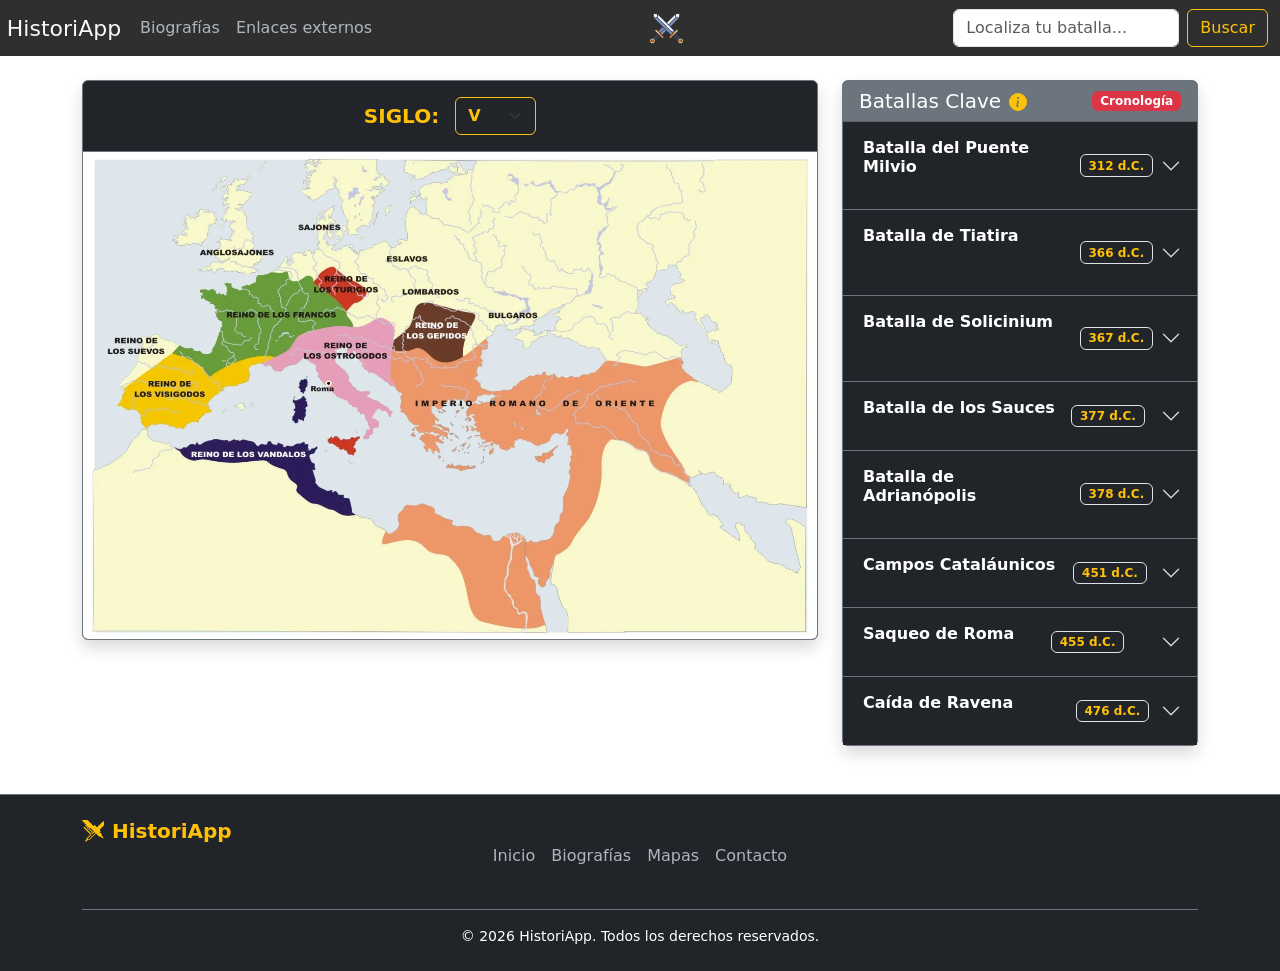
==== HistoriApp/index.html @ 3fbe9273 "Mi primer commit del proyecto de HistoriApp" ====
<!DOCTYPE html>
<html lang="en">
<head>
    <meta charset="UTF-8">
    <meta name="viewport" content="width=device-width, initial-scale=1.0">
    <link href="https://cdn.jsdelivr.net/npm/bootstrap@5.3.8/dist/css/bootstrap.min.css" rel="stylesheet" integrity="sha384-sRIl4kxILFvY47J16cr9ZwB07vP4J8+LH7qKQnuqkuIAvNWLzeN8tE5YBujZqJLB" crossorigin="anonymous">
    <link rel="stylesheet" href="https://cdn.jsdelivr.net/npm/bootstrap-icons@1.11.3/font/bootstrap-icons.min.css">
    <link rel="stylesheet" href="style.css">
    <title>Mapas Históricos</title>
</head>
<body>
    <!-- HEADER -->

<nav class="navbar navbar-expand-lg navbar-dark bg-dark">
  <div class="container-fluid">
    
    <!-- Botón hamburguesa (para móviles) -->
    <button class="navbar-toggler" type="button" data-bs-toggle="collapse" data-bs-target="#navbarTogglerDemo01" aria-controls="navbarTogglerDemo01" aria-expanded="false" aria-label="Toggle navigation">
      <span class="navbar-toggler-icon"></span>
    </button>

    <div class="collapse navbar-collapse align-items-center" id="navbarTogglerDemo01">
      
      <!-- LADO IZQUIERDO: Marca y Menú de enlaces -->
      <div class="d-flex align-items-center flex-grow-1">
        <a class="navbar-brand me-3" href="#">HistoriApp</a>
        <ul class="navbar-nav me-auto mb-2 mb-lg-0">
          <li class="nav-item">
            <a class="nav-link" href="#">Biografías</a>
          </li>
          <li class="nav-item">
            <a class="nav-link" href="#">Enlaces externos</a>
          </li>
        </ul>
      </div>

      <!-- CENTRAL: Imagen-->
      <div class="d-none d-lg-flex justify-content-center px-3">
        <img src="espadas-cruzadas.png" alt="Espadas cruzadas" height="35" class="d-inline-block align-text-top espadas-animadas">
      </div>

      <!-- LADO DERECHO: Buscador-->
      <div class="d-flex justify-content-end flex-grow-1 mt-2 mt-lg-0">
        <form class="d-flex" role="search">
            <input class="form-control me-2" type="search" placeholder="Localiza tu batalla..." aria-label="Search"/>
        <button class="btn btn-outline-success" type="submit">Buscar</button>
      </form>
      </div>

    </div>
  </div>
</nav>

<!-- MAIN (cuerpo de la página) -->

<main class="container my-4">
  <div class="row g-4">
    
    <!-- COLUMNA IZQUIERDA: Mapa Histórico -->
    <div class="col-lg-8">
      <div class="card bg-dark text-white border-secondary shadow overflow-hidden">
        <div class="card-header bg-dark border-secondary d-flex justify-content-center align-items-center py-3">
          <label for="select-siglo" class="h5 mb-0 text-warning me-3 fw-bold">SIGLO:</label>
          
          <select class="form-select bg-dark text-warning border-warning w-auto fw-bold" id="select-siglo" aria-label="Seleccionar siglo">
            <option value="IV">IV</option>
            <option value="V" selected>V</option>
            <option value="VI">VI</option>
            <option value="VII">VII</option>
            <option value="VIII">VIII</option>
          </select>
        </div>

        <!-- Contenedor con desplazamiento suave para pantallas pequeñas -->
        <div class="card-body p-0 overflow-x-auto text-center">
          <img src="division-imperio-romano.webp" 
               class="img-fluid w-100" 
               alt="División del Imperio Romano de Occidente" 
               style="min-width: 600px; object-fit: contain;">
        </div>
      </div>
    </div>

    <!-- COLUMNA DERECHA: Menú de Batallas en Acordeón -->
<div class="col-lg-4">
  <div class="card bg-dark text-white border-secondary shadow">
    
    <div class="card-header bg-secondary text-white d-flex justify-content-between align-items-center">
  <div class="d-flex align-items-center gap-2">
    <h5 class="mb-0">Batallas Clave</h5>
    
    <!-- Icono de información con SVG en línea -->
    <span class="text-warning cursor-pointer" 
          title="Haz clic en una batalla para expandir su información" 
          data-bs-toggle="tooltip" 
          data-bs-placement="top">
      <svg xmlns="http://www.w3.org/2000/svg" width="18" height="18" fill="currentColor" class="bi bi-info-circle-fill" viewBox="0 0 16 16">
        <path d="M8 16A8 8 0 1 0 8 0a8 8 0 0 0 0 16zm.93-9.412-1 4.705c-.07.34.029.533.304.533.194 0 .487-.07.686-.246l-.088.416c-.287.346-.92.598-1.465.598-.703 0-1.002-.422-.808-1.319l.738-3.468c.064-.293.006-.399-.287-.47l-.451-.081.082-.381 2.29-.287zM8 5.5a1 1 0 1 1 0-2 1 1 0 0 1 0 2z"/>
      </svg>
    </span>
  </div>

  <span class="badge bg-danger">Cronología</span>
</div>

    <!-- ACORDEÓN DE BOOTSTRAP -->
    <div class="accordion accordion-flush" id="acordeonBatallas">

      <!-- BATALLA 1 -->
      <div class="accordion-item bg-dark text-white border-secondary">
        <h2 class="accordion-header" id="headingOne">
          <button class="accordion-button collapsed bg-dark text-white shadow-none d-flex justify-content-between align-items-center pe-3" type="button" data-bs-toggle="collapse" data-bs-target="#collapseOne" aria-expanded="false" aria-controls="collapseOne">
            <div class="me-auto pe-2">
              <strong>Batalla del Puente Milvio</strong>
              <div class="small text-muted">Constantino contra Majencio</div>
            </div>
            <span class="badge bg-outline-light border text-warning me-2">312 d.C.</span>
          </button>
        </h2>
        <div id="collapseOne" class="accordion-collapse collapse" aria-labelledby="headingOne" data-bs-parent="#acordeonBatallas">
          <div class="accordion-body border-top border-secondary small text-light">
            Enfrentamiento decisivo donde Constantino I derrotó a Majencio. Marcó el inicio del fin de la Tetrarquía y abrió el camino hacia la adopción del cristianismo en el Imperio.
            <div class="mt-3 text-end">
              <a href="#" class="btn btn-sm btn-burdeos">Saber más &raquo;</a>
            </div>
          </div>
        </div>
      </div>

      <!-- BATALLA 2 -->
      <div class="accordion-item bg-dark text-white border-secondary">
        <h2 class="accordion-header" id="headingTwo">
          <button class="accordion-button collapsed bg-dark text-white shadow-none d-flex justify-content-between align-items-center pe-3" type="button" data-bs-toggle="collapse" data-bs-target="#collapseTwo" aria-expanded="false" aria-controls="collapseTwo">
            <div class="me-auto pe-2">
              <strong>Batalla de Tiatira</strong>
              <div class="small text-muted">Emperador Valente vs. Procopio</div>
            </div>
            <span class="badge bg-outline-light border text-warning me-2">366 d.C.</span>
          </button>
        </h2>
        <div id="collapseTwo" class="accordion-collapse collapse" aria-labelledby="headingTwo" data-bs-parent="#acordeonBatallas">
          <div class="accordion-body border-top border-secondary small text-light">
            El emperador romano de Oriente, Valente, derrotó a las fuerzas del usurpador Procopio, poniendo fin a su rebelión en Lidia.
            <div class="mt-3 text-end">
              <a href="#" class="btn btn-sm btn-burdeos">Saber más &raquo;</a>
            </div>
          </div>
        </div>
      </div>

      <!-- BATALLA 3 -->
      <div class="accordion-item bg-dark text-white border-secondary">
        <h2 class="accordion-header" id="headingThree">
          <button class="accordion-button collapsed bg-dark text-white shadow-none d-flex justify-content-between align-items-center pe-3" type="button" data-bs-toggle="collapse" data-bs-target="#collapseThree" aria-expanded="false" aria-controls="collapseThree">
            <div class="me-auto pe-2">
              <strong>Batalla de Solicinium</strong>
              <div class="small text-muted">Imperios Romano vs. Germanos</div>
            </div>
            <span class="badge bg-outline-light border text-warning me-2">367 d.C.</span>
          </button>
        </h2>
        <div id="collapseThree" class="accordion-collapse collapse" aria-labelledby="headingThree" data-bs-parent="#acordeonBatallas">
          <div class="accordion-body border-top border-secondary small text-light">
            Victoria romana bajo el mando de Valentiniano I frente a los alamanes tras sufrir intensas bajas en un asalto frontal.
            <div class="mt-3 text-end">
              <a href="#" class="btn btn-sm btn-burdeos">Saber más &raquo;</a>
            </div>
          </div>
        </div>
      </div>

      <!-- BATALLA 4 -->
      <div class="accordion-item bg-dark text-white border-secondary">
        <h2 class="accordion-header" id="headingFour">
          <button class="accordion-button collapsed bg-dark text-white shadow-none d-flex justify-content-between align-items-center pe-3" type="button" data-bs-toggle="collapse" data-bs-target="#collapseFour" aria-expanded="false" aria-controls="collapseFour">
            <div class="me-auto pe-2">
              <strong>Batalla de los Sauces</strong>
              <div class="small text-muted">Romanos vs. Godos</div>
            </div>
            <span class="badge bg-outline-light border text-warning me-2">377 d.C.</span>
          </button>
        </h2>
        <div id="collapseFour" class="accordion-collapse collapse" aria-labelledby="headingFour" data-bs-parent="#acordeonBatallas">
          <div class="accordion-body border-top border-secondary small text-light">
            Combate sangriento e indeciso en la diócesis de Tracia entre el ejército romano y los godos alzados en armas.
            <div class="mt-3 text-end">
              <a href="#" class="btn btn-sm btn-burdeos">Saber más &raquo;</a>
            </div>
          </div>
        </div>
      </div>

      <!-- BATALLA 5 -->
      <div class="accordion-item bg-dark text-white border-secondary">
        <h2 class="accordion-header" id="headingFive">
          <button class="accordion-button collapsed bg-dark text-white shadow-none d-flex justify-content-between align-items-center pe-3" type="button" data-bs-toggle="collapse" data-bs-target="#collapseFive" aria-expanded="false" aria-controls="collapseFive">
            <div class="me-auto pe-2">
              <strong>Batalla de Adrianópolis</strong>
              <div class="small text-muted">Godos vs. Imperio Romano</div>
            </div>
            <span class="badge bg-outline-light border text-warning me-2">378 d.C.</span>
          </button>
        </h2>
        <div id="collapseFive" class="accordion-collapse collapse" aria-labelledby="headingFive" data-bs-parent="#acordeonBatallas">
          <div class="accordion-body border-top border-secondary small text-light">
            Derrota cataclísmica romana donde murió el propio emperador Valente. Marcó el inicio de la presión bárbara irrefrenable dentro de las fronteras imperiales.
            <div class="mt-3 text-end">
              <a href="#" class="btn btn-sm btn-burdeos">Saber más &raquo;</a>
            </div>
          </div>
        </div>
      </div>

      <!-- BATALLA 6 -->
      <div class="accordion-item bg-dark text-white border-secondary">
        <h2 class="accordion-header" id="headingSix">
          <button class="accordion-button collapsed bg-dark text-white shadow-none d-flex justify-content-between align-items-center pe-3" type="button" data-bs-toggle="collapse" data-bs-target="#collapseSix" aria-expanded="false" aria-controls="collapseSix">
            <div class="me-auto pe-2">
              <strong>Campos Cataláunicos</strong>
              <div class="small text-muted">Romanos/Visigodos vs. Atila</div>
            </div>
            <span class="badge bg-outline-light border text-warning me-2">451 d.C.</span>
          </button>
        </h2>
        <div id="collapseSix" class="accordion-collapse collapse" aria-labelledby="headingSix" data-bs-parent="#acordeonBatallas">
          <div class="accordion-body border-top border-secondary small text-light">
            La alianza entre Flavio Aecio y el rey visigodo Teodorico I detuvo la invasión de Atila el Huno en la Galia.
            <div class="mt-3 text-end">
              <a href="#" class="btn btn-sm btn-burdeos">Saber más &raquo;</a>
            </div>
          </div>
        </div>
      </div>

      <!-- BATALLA 7 -->
      <div class="accordion-item bg-dark text-white border-secondary">
        <h2 class="accordion-header" id="headingSeven">
          <button class="accordion-button collapsed bg-dark text-white shadow-none d-flex justify-content-between align-items-center pe-3" type="button" data-bs-toggle="collapse" data-bs-target="#collapseSeven" aria-expanded="false" aria-controls="collapseSeven">
            <div class="me-auto pe-2">
              <strong>Saqueo de Roma</strong>
              <div class="small text-muted">Vándalos vs. Roma</div>
            </div>
            <span class="badge bg-outline-light border text-warning me-2">455 d.C.</span>
          </button>
        </h2>
        <div id="collapseSeven" class="accordion-collapse collapse" aria-labelledby="headingSeven" data-bs-parent="#acordeonBatallas">
          <div class="accordion-body border-top border-secondary small text-light">
            Segundo gran saqueo de la capital imperial. Los vándalos de Genserico saquearon de forma metódica las riquezas de la ciudad durante catorce días.
            <div class="mt-3 text-end">
              <a href="#" class="btn btn-sm btn-burdeos">Saber más &raquo;</a>
            </div>
          </div>
        </div>
      </div>

      <!-- BATALLA 8 -->
      <div class="accordion-item bg-dark text-white border-secondary">
        <h2 class="accordion-header" id="headingEight">
          <button class="accordion-button collapsed bg-dark text-white shadow-none d-flex justify-content-between align-items-center pe-3" type="button" data-bs-toggle="collapse" data-bs-target="#collapseEight" aria-expanded="false" aria-controls="collapseEight">
            <div class="me-auto pe-2">
              <strong>Caída de Ravena</strong>
              <div class="small text-muted">Fin del Imperio de Occidente</div>
            </div>
            <span class="badge bg-outline-light border text-warning me-2">476 d.C.</span>
          </button>
        </h2>
        <div id="collapseEight" class="accordion-collapse collapse" aria-labelledby="headingEight" data-bs-parent="#acordeonBatallas">
          <div class="accordion-body border-top border-secondary small text-light">
            Odoacro depuso al joven emperador Rómulo Augústulo en Ravena. Este acontecimiento marca tradicionalmente el fin de la Edad Antigua y el comienzo de la Edad Media.
            <div class="mt-3 text-end">
              <a href="#" class="btn btn-sm btn-burdeos">Saber más &raquo;</a>
            </div>
          </div>
        </div>
      </div>

    </div>

  </div>
</div>

  </div>
</main>

<!-- FOOTER -->
<footer class="bg-dark text-white border-top border-secondary mt-5 py-4">
  <div class="container">
    <div class="row gy-4 align-items-center">
      
      <!-- COLUMNA 1: Marca y descripción rápida -->
      <div class="col-md-4 text-center text-md-start">
        <a href="#" class="d-inline-flex align-items-center mb-2 text-warning text-decoration-none h5 fw-bold">
          <!-- Icono pequeño o SVG de tus espadas -->
          <svg xmlns="http://www.w3.org/2000/svg" width="22" height="22" fill="currentColor" class="bi bi-swords me-2" viewBox="0 0 16 16">
            <path d="M15.97 1.05a.513.513 0 0 0-.71-.02l-4.37 4.17-1.17-.7-1.17.7 1.17 1.17-6.07 6.07a.526.526 0 0 0-.16.31l-.22 1.32-.82.82a.5.5 0 0 0 .7.7l.82-.82 1.32-.22c.11-.02.22-.07.31-.16l6.07-6.07 1.17 1.17.7-1.17-.7-1.17 4.17-4.37a.513.513 0 0 0-.02-.71zM3.41 13.59l-.47.08.08-.47 5.76-5.76.39.39-5.76 5.76zm1.41.83l-.7-.7 5.76-5.76.7.7-5.76 5.76zM1.05.03a.513.513 0 0 0-.71.02.513.513 0 0 0-.02.71l4.17 4.37-.7 1.17 1.17.7 1.17-1.17 6.07 6.07c.09.09.2.14.31.16l1.32.22.82.82a.5.5 0 0 0 .7-.7l-.82-.82-.22-1.32a.526.526 0 0 0-.16-.31L9.1 5.92l1.17-1.17-.7-1.17-1.17.7L4.23.19a.513.513 0 0 0-.18-.16zM2.58 3.41l5.76 5.76-.39.39-5.76-5.76.39-.39zm-.83 1.41l5.76 5.76-.7.7-5.76-5.76.7-.7z"/>
          </svg>
          HistoriApp
        </a>
        <p class="small text-muted mb-0">Exploración interactiva de mapas y batallas históricas.</p>
      </div>

      <!-- COLUMNA 2: Enlaces rápidos de navegación -->
      <div class="col-md-4 text-center">
        <ul class="nav justify-content-center">
          <li class="nav-item"><a href="#" class="nav-link px-2 letras-footer">Inicio</a></li>
          <li class="nav-item"><a href="#" class="nav-link px-2 letras-footer">Biografías</a></li>
          <li class="nav-item"><a href="#" class="nav-link px-2 letras-footer">Mapas</a></li>
          <li class="nav-item"><a href="#" class="nav-link px-2 letras-footer">Contacto</a></li>
        </ul>
      </div>

      <!-- COLUMNA 3: Redes sociales o Licencia -->
      <div class="col-md-4 text-center text-md-end">
        <a href="#" class="text-muted me-3 fs-5"><i class="bi bi-github"></i></a>
        <a href="#" class="text-muted me-3 fs-5"><i class="bi bi-twitter-x"></i></a>
        <a href="#" class="text-muted fs-5"><i class="bi bi-envelope-fill"></i></a>
      </div>

    </div>

    <!-- LÍNEA INFERIOR: Derechos de autor -->
    <div class="border-top border-secondary mt-3 pt-3 text-center small letras-footer2">
      &copy; 2026 HistoriApp. Todos los derechos reservados.
    </div>
  </div>
</footer>

    <!-- Bootstrap JavaScript Bundle (Necesario para que el acordeón, menú y tooltips funcionen) -->
    <script src="https://cdn.jsdelivr.net/npm/bootstrap@5.3.3/dist/js/bootstrap.bundle.min.js"></script>

    <script>
      const tooltipTriggerList = document.querySelectorAll('[data-bs-toggle="tooltip"]');
      const tooltipList = [...tooltipTriggerList].map(tooltipTriggerEl => new bootstrap.Tooltip(tooltipTriggerEl));
    </script>
</body>
</html>
---- HistoriApp/style.css ----
.navbar {
    background-color: #2f2f30 !important; 
}

/* Color gris claro para los enlaces principales */
.navbar .nav-link {
    color: #adb5bd !important;
}

/* color para el Hover o cuando el enlace está activo */
.navbar .nav-link:hover,
.navbar .nav-link.active {
    color: #ffffff !important; /* Blanco al pasar el ratón */
}

/* Color para el título (HistoriApp) */
.navbar .navbar-brand {
    color: #f8f9fa !important;
}

.navbar-brand, .nav-link {
    transition: transform 0.2s ease-in-out; 
    cursor: pointer;
}

.navbar-brand, .nav-link:hover {
    transform: scale(1.10);
}

/* Color para el texto del menú hamburguesa en móviles */
.navbar-toggler-icon {
    filter: invert(1);
}

/* Color del botón "Buscar" */
.btn-outline-success {
    color: #ffc107 !important;              
    border-color: #ffc107 !important;       
}

/* Hover del botón "Buscar" */
.btn-outline-success:hover {
    color: #ffffff !important;              
    background-color: #ffc107 !important;   
    border-color: #ffc107 !important;
}

/* Imagen espadas animado */
.espadas-animadas {
    transition: transform 0.3s ease-in-out; 
    cursor: pointer;
}

.espadas-animadas:hover {
    transform: scale(1.50);
}

/* Menú acordeón batallas */

/* Estilos para el Acordeón Oscuro */
.accordion-button {
    background-color: #212529 !important;
    color: #ffffff !important;
}

/* Cambia la flecha por defecto a blanca */
.accordion-button::after {
    filter: invert(1);
}

/* Color cuando el elemento del acordeón está desplegado */
.accordion-button:not(.collapsed) {
    background-color: #2c3034 !important;
    color: #ffc107 !important; /* Resalta el nombre de la batalla en dorado al desplegarse */
}

/* Enlace "Saber más..." */
.btn-burdeos {
    color: #adb5bd;
    transition: transform 0.2s ease-in-out;
    cursor: pointer;
}

.btn-burdeos:hover {
    transform: scale(1.2);
}

/* Tooltip informativo de Batallas Clave */
.cursor-pointer {
    cursor: pointer;
}

/* FOOTER */

.letras-footer {
    color: #adb5bd;
    transition: transform 0.2s ease-in-out;
    cursor: pointer;
}

.letras-footer:hover,
.letras-footer:focus {
    color: #ffffff !important;
    transform: scale(1.2);
}
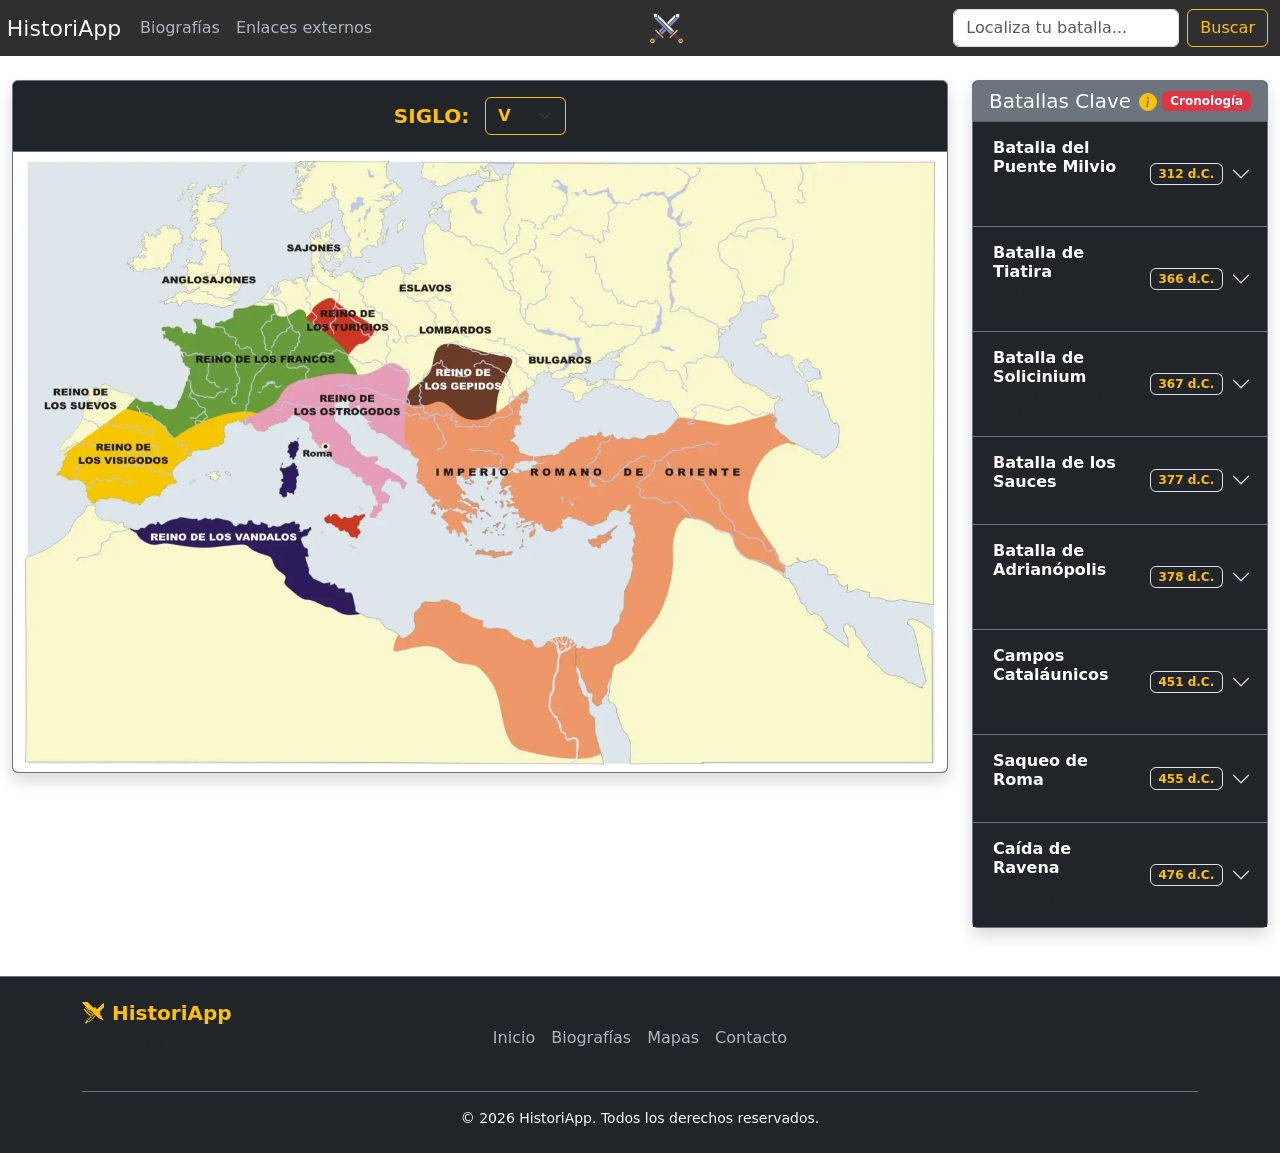
==== commit f0e040fe: "Pequeños retoques y elimanando archivos redundantes" ====
--- a/HistoriApp/index.html
+++ b/HistoriApp/index.html
@@ -53,11 +53,11 @@
 
 <!-- MAIN (cuerpo de la página) -->
 
-<main class="container my-4">
+<main class="container-fluid my-4">
   <div class="row g-4">
     
     <!-- COLUMNA IZQUIERDA: Mapa Histórico -->
-    <div class="col-lg-8">
+    <div class="col-lg-9">
       <div class="card bg-dark text-white border-secondary shadow overflow-hidden">
         <div class="card-header bg-dark border-secondary d-flex justify-content-center align-items-center py-3">
           <label for="select-siglo" class="h5 mb-0 text-warning me-3 fw-bold">SIGLO:</label>
@@ -82,7 +82,7 @@
     </div>
 
     <!-- COLUMNA DERECHA: Menú de Batallas en Acordeón -->
-<div class="col-lg-4">
+<div class="col-lg-3">
   <div class="card bg-dark text-white border-secondary shadow">
     
     <div class="card-header bg-secondary text-white d-flex justify-content-between align-items-center">
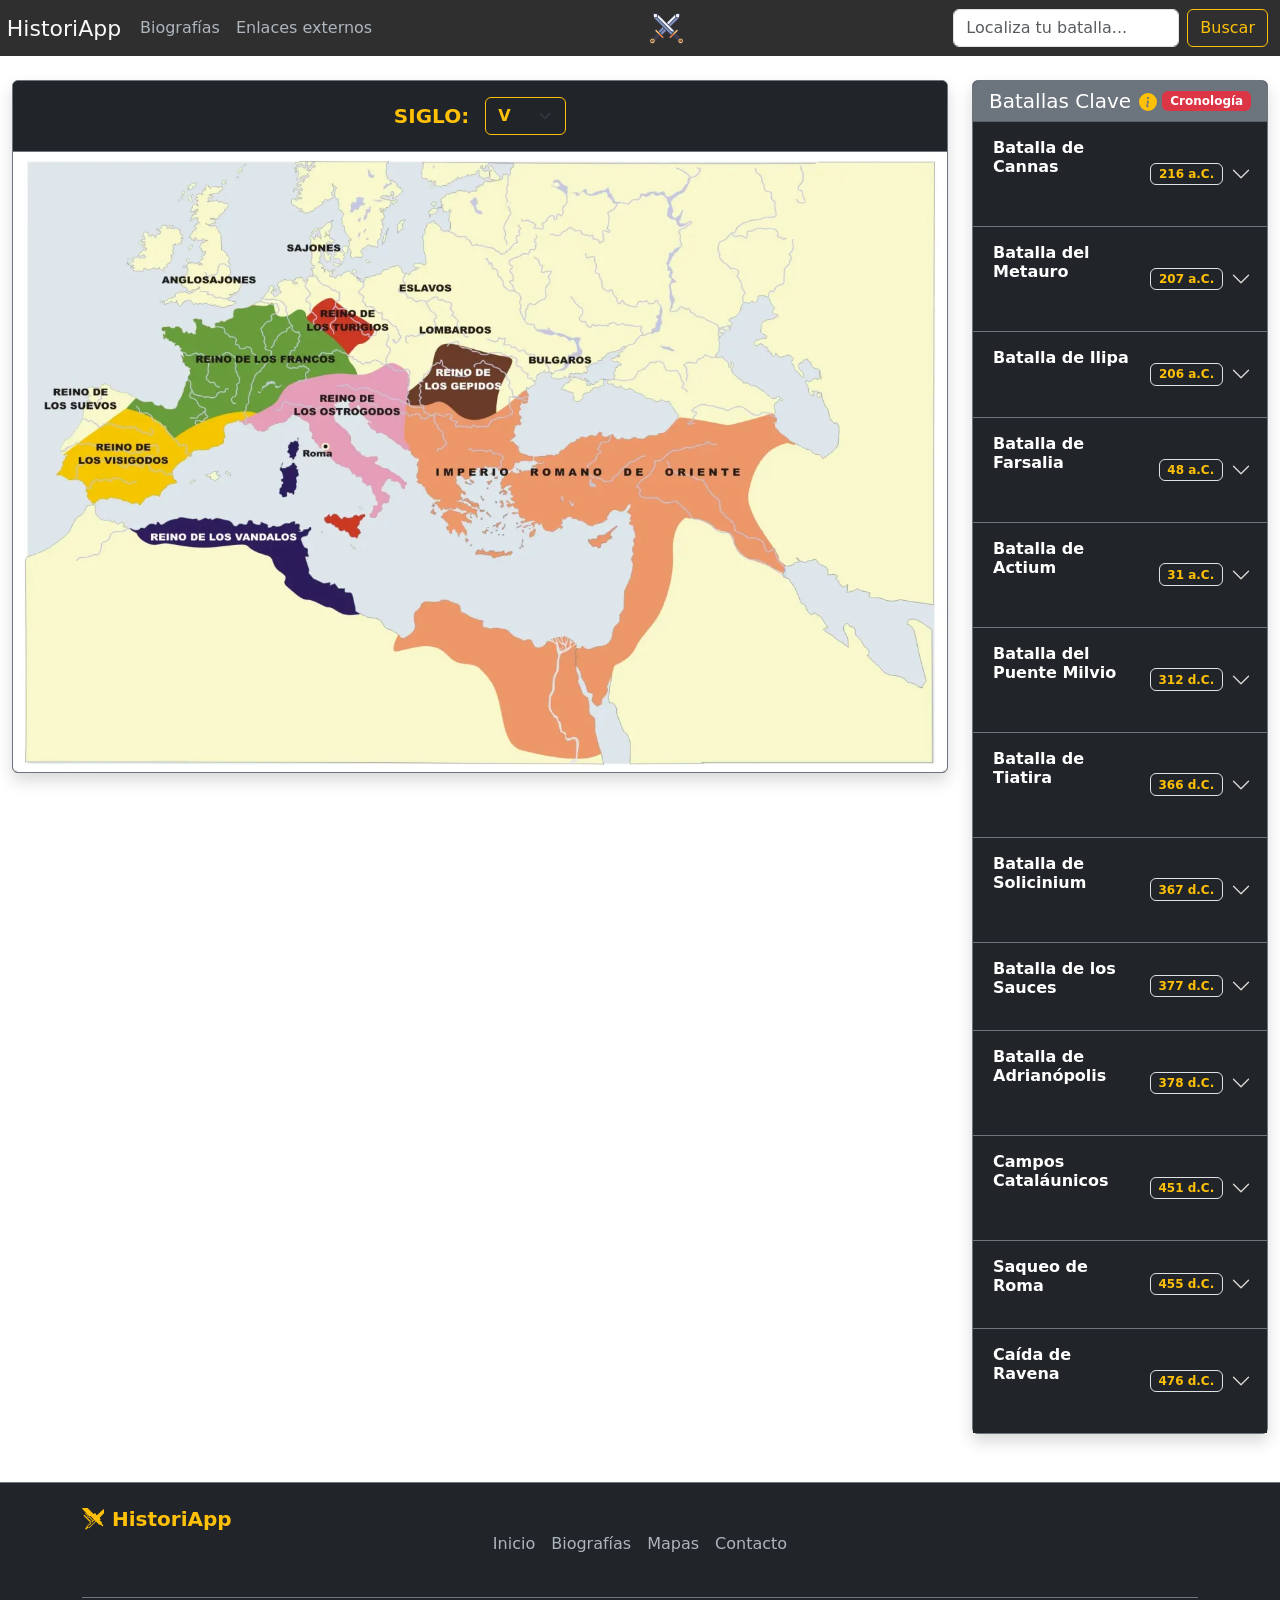
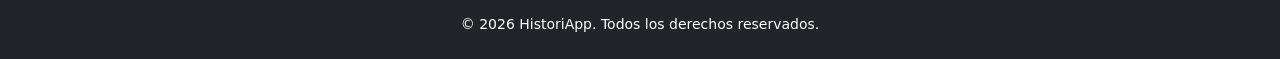
==== commit e50a5262: "Añadidas más batallas" ====
--- a/HistoriApp/index.html
+++ b/HistoriApp/index.html
@@ -106,18 +106,123 @@
     <!-- ACORDEÓN DE BOOTSTRAP -->
     <div class="accordion accordion-flush" id="acordeonBatallas">
 
+      <!-- BATALLA -3 -->
+       <div class="accordion-item bg-dark text-white border-secondary">
+        <h2 class="accordion-header" id="headingMenosTres">
+          <button class="accordion-button collapsed bg-dark text-white shadow-none d-flex justify-content-between align-items-center pe-3" type="button" data-bs-toggle="collapse" data-bs-target="#collapseMenosTres" aria-expanded="false" aria-controls="collapseMenosTres">
+            <div class="me-auto pe-2">
+              <strong>Batalla de Cannas</strong>
+              <div class="small text-muted">Romanos contra Cartagineses</div>
+            </div>
+            <span class="badge bg-outline-light border text-warning me-2">216 a.C.</span>
+          </button>
+        </h2>
+        <div id="collapseMenosTres" class="accordion-collapse collapse" aria-labelledby="headingMenosTres" data-bs-parent="#acordeonBatallas">
+          <div class="accordion-body border-top border-secondary small text-light">
+            Fue una de las derrotas más grandes de la historia de Roma frente al general cartaginés Aníbal Barca durante la segunda guerra púnica.
+            <div class="mt-3 text-end">
+              <a href="#" class="btn btn-sm btn-burdeos">Saber más &raquo;</a>
+            </div>
+          </div>
+        </div>
+      </div>
+
+      <!-- BATALLA -2 -->
+      <div class="accordion-item bg-dark text-white border-secondary">
+        <h2 class="accordion-header" id="headingMenosDos">
+          <button class="accordion-button collapsed bg-dark text-white shadow-none d-flex justify-content-between align-items-center pe-3" type="button" data-bs-toggle="collapse" data-bs-target="#collapseMenosDos" aria-expanded="false" aria-controls="collapseMenosDos">
+            <div class="me-auto pe-2">
+              <strong>Batalla del Metauro</strong>
+              <div class="small text-muted">Romanos contra Cartagineses</div>
+            </div>
+            <span class="badge bg-outline-light border text-warning me-2">207 a.C.</span>
+          </button>
+        </h2>
+        <div id="collapseMenosDos" class="accordion-collapse collapse" aria-labelledby="headingMenosDos" data-bs-parent="#acordeonBatallas">
+          <div class="accordion-body border-top border-secondary small text-light">
+            Los romanos, liderados por Cayo Claudio Nerón y Marco Livio Salinator, derrotaron a Asdrúbal Barca, hermano de Aníbal, en la segunda guerra púnica.
+            <div class="mt-3 text-end">
+              <a href="#" class="btn btn-sm btn-burdeos">Saber más &raquo;</a>
+            </div>
+          </div>
+        </div>
+      </div>
+
+      <!-- BATALLA -1 -->
+       <div class="accordion-item bg-dark text-white border-secondary">
+        <h2 class="accordion-header" id="headingMenosUno">
+          <button class="accordion-button collapsed bg-dark text-white shadow-none d-flex justify-content-between align-items-center pe-3" type="button" data-bs-toggle="collapse" data-bs-target="#collapseMenosUno" aria-expanded="false" aria-controls="collapseMenosUno">
+            <div class="me-auto pe-2">
+              <strong>Batalla de Ilipa</strong>
+              <div class="small text-muted">Romanos contra Cartagineses</div>
+            </div>
+            <span class="badge bg-outline-light border text-warning me-2">206 a.C.</span>
+          </button>
+        </h2>
+        <div id="collapseMenosUno" class="accordion-collapse collapse" aria-labelledby="headingMenosUno" data-bs-parent="#acordeonBatallas">
+          <div class="accordion-body border-top border-secondary small text-light">
+            Liderada por Escipión el Africano, supuso la pérdida definitiva de Hispania para Cartago.
+            <div class="mt-3 text-end">
+              <a href="#" class="btn btn-sm btn-burdeos">Saber más &raquo;</a>
+            </div>
+          </div>
+        </div>
+      </div>
+
+      <!-- BATALLA 0 -->
+       <div class="accordion-item bg-dark text-white border-secondary">
+        <h2 class="accordion-header" id="headingZero">
+          <button class="accordion-button collapsed bg-dark text-white shadow-none d-flex justify-content-between align-items-center pe-3" type="button" data-bs-toggle="collapse" data-bs-target="#collapseZero" aria-expanded="false" aria-controls="collapseZero">
+            <div class="me-auto pe-2">
+              <strong>Batalla de Farsalia</strong>
+              <div class="small text-muted">Julio César contra Pompeyo</div>
+            </div>
+            <span class="badge bg-outline-light border text-warning me-2">48 a.C.</span>
+          </button>
+        </h2>
+        <div id="collapseZero" class="accordion-collapse collapse" aria-labelledby="headingZero" data-bs-parent="#acordeonBatallas">
+          <div class="accordion-body border-top border-secondary small text-light">
+            Julio César derrotó de forma aplastante a Cneo Pompeyo Magno, marcando el principio del fin de la República.
+            <div class="mt-3 text-end">
+              <a href="#" class="btn btn-sm btn-burdeos">Saber más &raquo;</a>
+            </div>
+          </div>
+        </div>
+      </div>
+
       <!-- BATALLA 1 -->
       <div class="accordion-item bg-dark text-white border-secondary">
         <h2 class="accordion-header" id="headingOne">
           <button class="accordion-button collapsed bg-dark text-white shadow-none d-flex justify-content-between align-items-center pe-3" type="button" data-bs-toggle="collapse" data-bs-target="#collapseOne" aria-expanded="false" aria-controls="collapseOne">
             <div class="me-auto pe-2">
+              <strong>Batalla de Actium</strong>
+              <div class="small text-muted">Octavio contra Marco Antonio y Cleopatra</div>
+            </div>
+            <span class="badge bg-outline-light border text-warning me-2">31 a.C.</span>
+          </button>
+        </h2>
+        <div id="collapseOne" class="accordion-collapse collapse" aria-labelledby="headingOne" data-bs-parent="#acordeonBatallas">
+          <div class="accordion-body border-top border-secondary small text-light">
+            Enfrentamiento naval en el mar Jónico, frente al golo de Ambracia, el cuál fuedecisivo, donde Octavio derrotó a Marco Antonio y Cleopatra, consolidando su poder y marcando el inicio del Imperio Romano.
+            <div class="mt-3 text-end">
+              <a href="#" class="btn btn-sm btn-burdeos">Saber más &raquo;</a>
+            </div>
+          </div>
+        </div>
+      </div>
+
+      <!-- BATALLA 2 -->
+      <div class="accordion-item bg-dark text-white border-secondary">
+        <h2 class="accordion-header" id="headingTwo">
+          <button class="accordion-button collapsed bg-dark text-white shadow-none d-flex justify-content-between align-items-center pe-3" type="button" data-bs-toggle="collapse" data-bs-target="#collapseTwo" aria-expanded="false" aria-controls="collapseTwo">
+            <div class="me-auto pe-2">
               <strong>Batalla del Puente Milvio</strong>
               <div class="small text-muted">Constantino contra Majencio</div>
             </div>
             <span class="badge bg-outline-light border text-warning me-2">312 d.C.</span>
           </button>
         </h2>
-        <div id="collapseOne" class="accordion-collapse collapse" aria-labelledby="headingOne" data-bs-parent="#acordeonBatallas">
+        <div id="collapseTwo" class="accordion-collapse collapse" aria-labelledby="headingTwo" data-bs-parent="#acordeonBatallas">
           <div class="accordion-body border-top border-secondary small text-light">
             Enfrentamiento decisivo donde Constantino I derrotó a Majencio. Marcó el inicio del fin de la Tetrarquía y abrió el camino hacia la adopción del cristianismo en el Imperio.
             <div class="mt-3 text-end">
@@ -129,8 +234,8 @@
 
       <!-- BATALLA 2 -->
       <div class="accordion-item bg-dark text-white border-secondary">
-        <h2 class="accordion-header" id="headingTwo">
-          <button class="accordion-button collapsed bg-dark text-white shadow-none d-flex justify-content-between align-items-center pe-3" type="button" data-bs-toggle="collapse" data-bs-target="#collapseTwo" aria-expanded="false" aria-controls="collapseTwo">
+        <h2 class="accordion-header" id="headingThree">
+          <button class="accordion-button collapsed bg-dark text-white shadow-none d-flex justify-content-between align-items-center pe-3" type="button" data-bs-toggle="collapse" data-bs-target="#collapseThree" aria-expanded="false" aria-controls="collapseThree">
             <div class="me-auto pe-2">
               <strong>Batalla de Tiatira</strong>
               <div class="small text-muted">Emperador Valente vs. Procopio</div>
@@ -138,7 +243,7 @@
             <span class="badge bg-outline-light border text-warning me-2">366 d.C.</span>
           </button>
         </h2>
-        <div id="collapseTwo" class="accordion-collapse collapse" aria-labelledby="headingTwo" data-bs-parent="#acordeonBatallas">
+        <div id="collapseThree" class="accordion-collapse collapse" aria-labelledby="headingThree" data-bs-parent="#acordeonBatallas">
           <div class="accordion-body border-top border-secondary small text-light">
             El emperador romano de Oriente, Valente, derrotó a las fuerzas del usurpador Procopio, poniendo fin a su rebelión en Lidia.
             <div class="mt-3 text-end">
@@ -150,8 +255,8 @@
 
       <!-- BATALLA 3 -->
       <div class="accordion-item bg-dark text-white border-secondary">
-        <h2 class="accordion-header" id="headingThree">
-          <button class="accordion-button collapsed bg-dark text-white shadow-none d-flex justify-content-between align-items-center pe-3" type="button" data-bs-toggle="collapse" data-bs-target="#collapseThree" aria-expanded="false" aria-controls="collapseThree">
+        <h2 class="accordion-header" id="headingFour">
+          <button class="accordion-button collapsed bg-dark text-white shadow-none d-flex justify-content-between align-items-center pe-3" type="button" data-bs-toggle="collapse" data-bs-target="#collapseFour" aria-expanded="false" aria-controls="collapseFour">
             <div class="me-auto pe-2">
               <strong>Batalla de Solicinium</strong>
               <div class="small text-muted">Imperios Romano vs. Germanos</div>
@@ -159,7 +264,7 @@
             <span class="badge bg-outline-light border text-warning me-2">367 d.C.</span>
           </button>
         </h2>
-        <div id="collapseThree" class="accordion-collapse collapse" aria-labelledby="headingThree" data-bs-parent="#acordeonBatallas">
+        <div id="collapseFour" class="accordion-collapse collapse" aria-labelledby="headingFour" data-bs-parent="#acordeonBatallas">
           <div class="accordion-body border-top border-secondary small text-light">
             Victoria romana bajo el mando de Valentiniano I frente a los alamanes tras sufrir intensas bajas en un asalto frontal.
             <div class="mt-3 text-end">
@@ -171,8 +276,8 @@
 
       <!-- BATALLA 4 -->
       <div class="accordion-item bg-dark text-white border-secondary">
-        <h2 class="accordion-header" id="headingFour">
-          <button class="accordion-button collapsed bg-dark text-white shadow-none d-flex justify-content-between align-items-center pe-3" type="button" data-bs-toggle="collapse" data-bs-target="#collapseFour" aria-expanded="false" aria-controls="collapseFour">
+        <h2 class="accordion-header" id="headingFive">
+          <button class="accordion-button collapsed bg-dark text-white shadow-none d-flex justify-content-between align-items-center pe-3" type="button" data-bs-toggle="collapse" data-bs-target="#collapseFive" aria-expanded="false" aria-controls="collapseFive">
             <div class="me-auto pe-2">
               <strong>Batalla de los Sauces</strong>
               <div class="small text-muted">Romanos vs. Godos</div>
@@ -180,7 +285,7 @@
             <span class="badge bg-outline-light border text-warning me-2">377 d.C.</span>
           </button>
         </h2>
-        <div id="collapseFour" class="accordion-collapse collapse" aria-labelledby="headingFour" data-bs-parent="#acordeonBatallas">
+        <div id="collapseFive" class="accordion-collapse collapse" aria-labelledby="headingFive" data-bs-parent="#acordeonBatallas">
           <div class="accordion-body border-top border-secondary small text-light">
             Combate sangriento e indeciso en la diócesis de Tracia entre el ejército romano y los godos alzados en armas.
             <div class="mt-3 text-end">
@@ -192,8 +297,8 @@
 
       <!-- BATALLA 5 -->
       <div class="accordion-item bg-dark text-white border-secondary">
-        <h2 class="accordion-header" id="headingFive">
-          <button class="accordion-button collapsed bg-dark text-white shadow-none d-flex justify-content-between align-items-center pe-3" type="button" data-bs-toggle="collapse" data-bs-target="#collapseFive" aria-expanded="false" aria-controls="collapseFive">
+        <h2 class="accordion-header" id="headingSix">
+          <button class="accordion-button collapsed bg-dark text-white shadow-none d-flex justify-content-between align-items-center pe-3" type="button" data-bs-toggle="collapse" data-bs-target="#collapseSix" aria-expanded="false" aria-controls="collapseSix">
             <div class="me-auto pe-2">
               <strong>Batalla de Adrianópolis</strong>
               <div class="small text-muted">Godos vs. Imperio Romano</div>
@@ -201,7 +306,7 @@
             <span class="badge bg-outline-light border text-warning me-2">378 d.C.</span>
           </button>
         </h2>
-        <div id="collapseFive" class="accordion-collapse collapse" aria-labelledby="headingFive" data-bs-parent="#acordeonBatallas">
+        <div id="collapseSix" class="accordion-collapse collapse" aria-labelledby="headingSix" data-bs-parent="#acordeonBatallas">
           <div class="accordion-body border-top border-secondary small text-light">
             Derrota cataclísmica romana donde murió el propio emperador Valente. Marcó el inicio de la presión bárbara irrefrenable dentro de las fronteras imperiales.
             <div class="mt-3 text-end">
@@ -213,8 +318,8 @@
 
       <!-- BATALLA 6 -->
       <div class="accordion-item bg-dark text-white border-secondary">
-        <h2 class="accordion-header" id="headingSix">
-          <button class="accordion-button collapsed bg-dark text-white shadow-none d-flex justify-content-between align-items-center pe-3" type="button" data-bs-toggle="collapse" data-bs-target="#collapseSix" aria-expanded="false" aria-controls="collapseSix">
+        <h2 class="accordion-header" id="headingSeven">
+          <button class="accordion-button collapsed bg-dark text-white shadow-none d-flex justify-content-between align-items-center pe-3" type="button" data-bs-toggle="collapse" data-bs-target="#collapseSeven" aria-expanded="false" aria-controls="collapseSeven">
             <div class="me-auto pe-2">
               <strong>Campos Cataláunicos</strong>
               <div class="small text-muted">Romanos/Visigodos vs. Atila</div>
@@ -222,7 +327,7 @@
             <span class="badge bg-outline-light border text-warning me-2">451 d.C.</span>
           </button>
         </h2>
-        <div id="collapseSix" class="accordion-collapse collapse" aria-labelledby="headingSix" data-bs-parent="#acordeonBatallas">
+        <div id="collapseSeven" class="accordion-collapse collapse" aria-labelledby="headingSeven" data-bs-parent="#acordeonBatallas">
           <div class="accordion-body border-top border-secondary small text-light">
             La alianza entre Flavio Aecio y el rey visigodo Teodorico I detuvo la invasión de Atila el Huno en la Galia.
             <div class="mt-3 text-end">
@@ -234,8 +339,8 @@
 
       <!-- BATALLA 7 -->
       <div class="accordion-item bg-dark text-white border-secondary">
-        <h2 class="accordion-header" id="headingSeven">
-          <button class="accordion-button collapsed bg-dark text-white shadow-none d-flex justify-content-between align-items-center pe-3" type="button" data-bs-toggle="collapse" data-bs-target="#collapseSeven" aria-expanded="false" aria-controls="collapseSeven">
+        <h2 class="accordion-header" id="headingEight">
+          <button class="accordion-button collapsed bg-dark text-white shadow-none d-flex justify-content-between align-items-center pe-3" type="button" data-bs-toggle="collapse" data-bs-target="#collapseEight" aria-expanded="false" aria-controls="collapseEight">
             <div class="me-auto pe-2">
               <strong>Saqueo de Roma</strong>
               <div class="small text-muted">Vándalos vs. Roma</div>
@@ -243,7 +348,7 @@
             <span class="badge bg-outline-light border text-warning me-2">455 d.C.</span>
           </button>
         </h2>
-        <div id="collapseSeven" class="accordion-collapse collapse" aria-labelledby="headingSeven" data-bs-parent="#acordeonBatallas">
+        <div id="collapseEight" class="accordion-collapse collapse" aria-labelledby="headingEight" data-bs-parent="#acordeonBatallas">
           <div class="accordion-body border-top border-secondary small text-light">
             Segundo gran saqueo de la capital imperial. Los vándalos de Genserico saquearon de forma metódica las riquezas de la ciudad durante catorce días.
             <div class="mt-3 text-end">
@@ -255,8 +360,8 @@
 
       <!-- BATALLA 8 -->
       <div class="accordion-item bg-dark text-white border-secondary">
-        <h2 class="accordion-header" id="headingEight">
-          <button class="accordion-button collapsed bg-dark text-white shadow-none d-flex justify-content-between align-items-center pe-3" type="button" data-bs-toggle="collapse" data-bs-target="#collapseEight" aria-expanded="false" aria-controls="collapseEight">
+        <h2 class="accordion-header" id="headingNine">
+          <button class="accordion-button collapsed bg-dark text-white shadow-none d-flex justify-content-between align-items-center pe-3" type="button" data-bs-toggle="collapse" data-bs-target="#collapseNine" aria-expanded="false" aria-controls="collapseNine">
             <div class="me-auto pe-2">
               <strong>Caída de Ravena</strong>
               <div class="small text-muted">Fin del Imperio de Occidente</div>
@@ -264,7 +369,7 @@
             <span class="badge bg-outline-light border text-warning me-2">476 d.C.</span>
           </button>
         </h2>
-        <div id="collapseEight" class="accordion-collapse collapse" aria-labelledby="headingEight" data-bs-parent="#acordeonBatallas">
+        <div id="collapseNine" class="accordion-collapse collapse" aria-labelledby="headingNine" data-bs-parent="#acordeonBatallas">
           <div class="accordion-body border-top border-secondary small text-light">
             Odoacro depuso al joven emperador Rómulo Augústulo en Ravena. Este acontecimiento marca tradicionalmente el fin de la Edad Antigua y el comienzo de la Edad Media.
             <div class="mt-3 text-end">
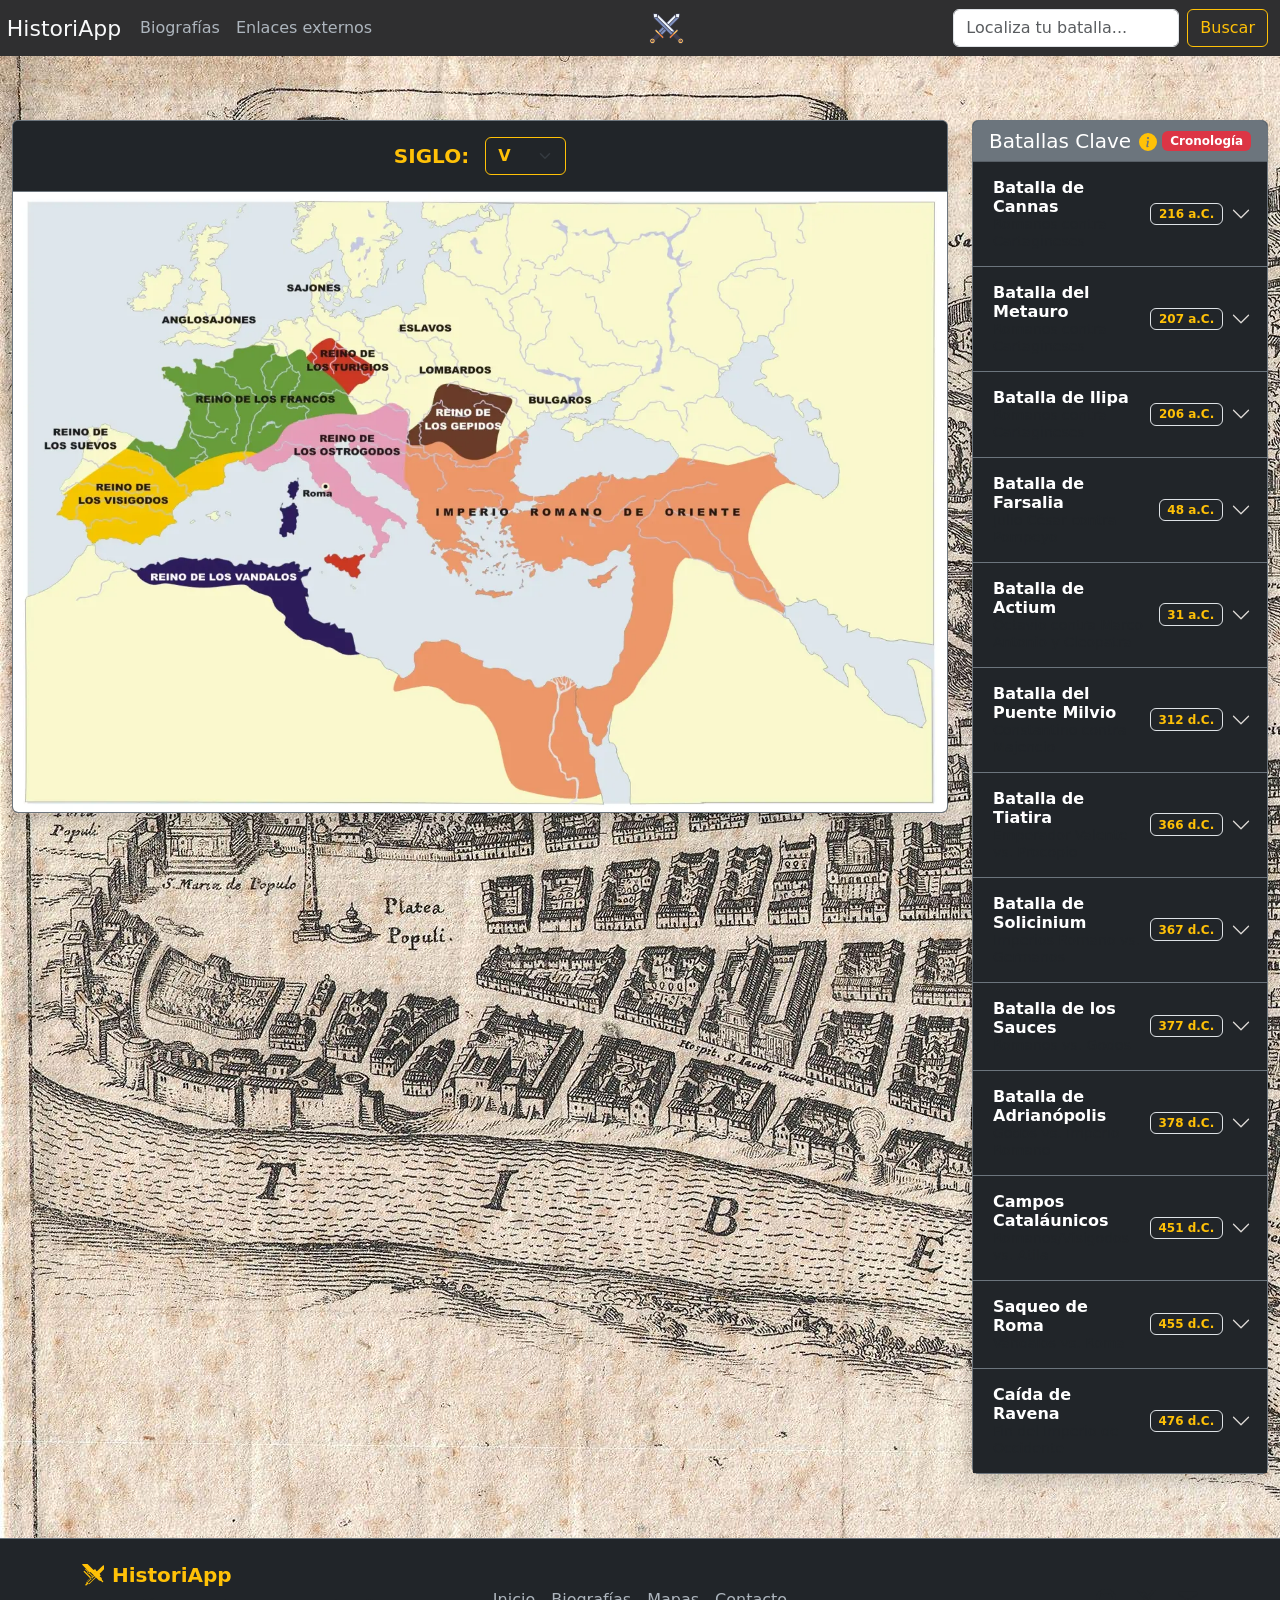
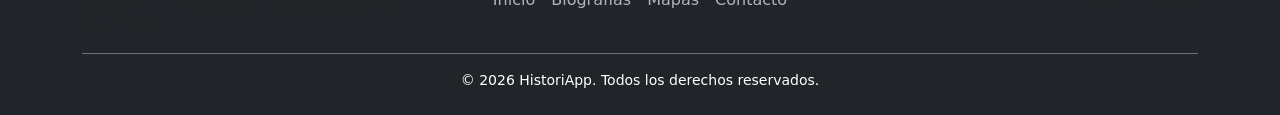
==== commit 837e87e9: "Inserción imagen de fondo a index.html y Separado el bloque main del header y footer" ====
--- a/HistoriApp/index.html
+++ b/HistoriApp/index.html
@@ -51,9 +51,16 @@
   </div>
 </nav>
 
+<!-- IMAGEN DE FONDO -->
+
+<div class="imagen-fondo">
+  <img src="grabadoIndex.jpg" alt="Imagen de grabado de la ciudad de Roma en época Imperial">
+</div>
+
+
 <!-- MAIN (cuerpo de la página) -->
 
-<main class="container-fluid my-4">
+<main class="container-fluid my-5 py-3">
   <div class="row g-4">
     
     <!-- COLUMNA IZQUIERDA: Mapa Histórico -->
--- a/HistoriApp/style.css
+++ b/HistoriApp/style.css
@@ -102,4 +102,18 @@
 .letras-footer:focus {
     color: #ffffff !important;
     transform: scale(1.2);
+}
+
+.imagen-fondo {
+    position: fixed;
+  top: 0;
+  left: 0;
+  width: 100vw;
+  height: 100vh;
+  background-image: linear-gradient(rgba(0, 0, 0, 0.75), rgba(0, 0, 0, 0.85)), url('grabadoIndex.jpg');
+  background-size: cover;
+  background-position: center;
+  
+  background-repeat: no-repeat;
+  z-index: -1;
 }
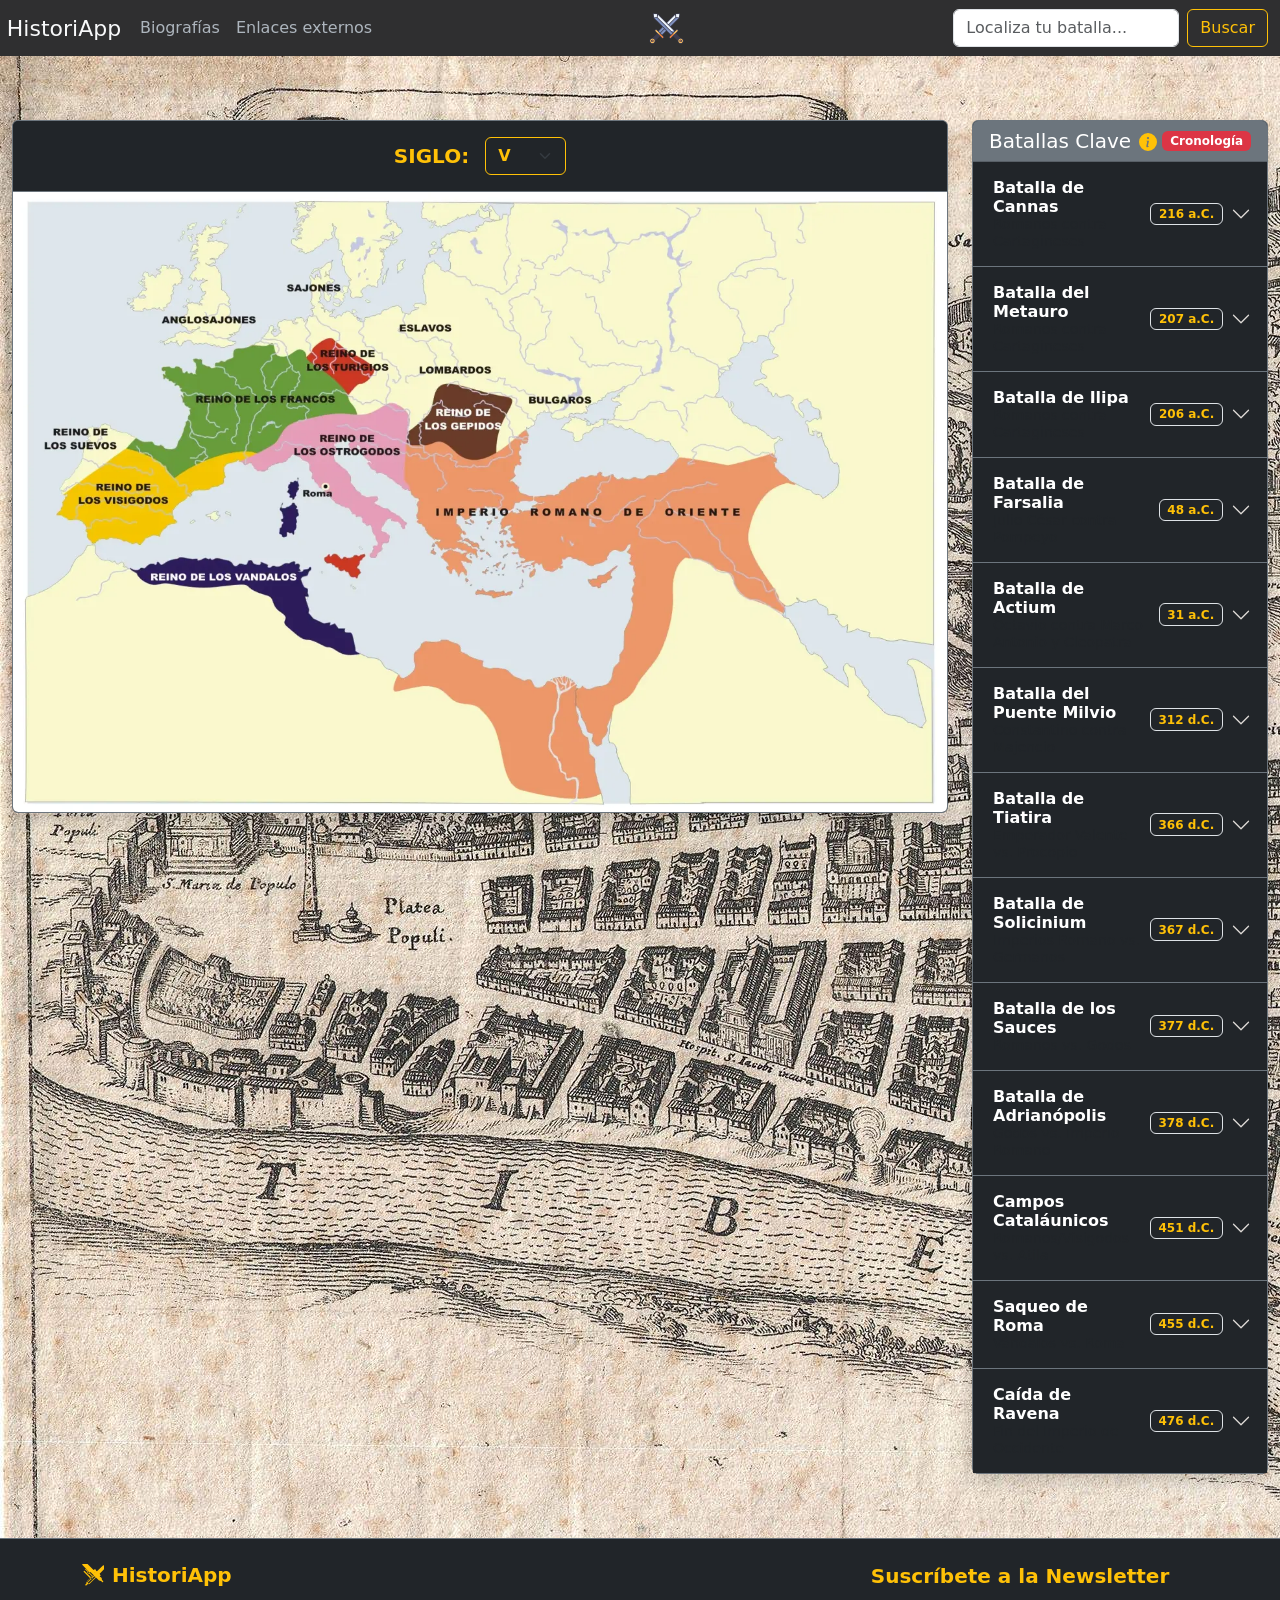
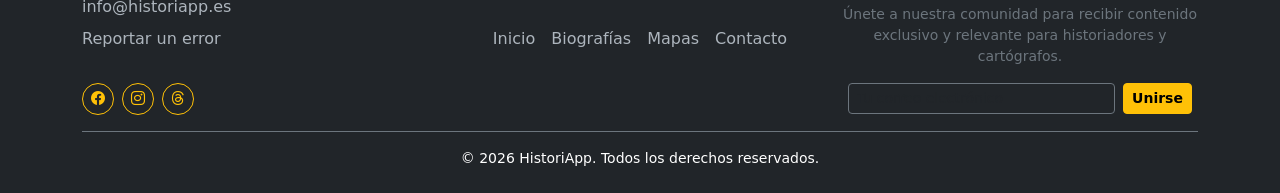
==== commit 496e7a48: "Retocando footer (1)" ====
--- a/HistoriApp/index.html
+++ b/HistoriApp/index.html
@@ -408,7 +408,25 @@
           </svg>
           HistoriApp
         </a>
-        <p class="small text-muted mb-0">Exploración interactiva de mapas y batallas históricas.</p>
+
+        <!-- Bloque de Enlaces de Información y Errores (dispuestos verticalmente) -->
+        <div class="d-flex flex-column gap-2 mb-4 align-items-center align-items-md-start">
+          <a href="mailto:info@historiapp.es" class="nav-link px-0 py-0 letras-footer small">info@historiapp.es</a>
+          <a href="mailto:errors@historiapp.es" class="nav-link px-0 py-0 letras-footer small">Reportar un error</a>
+        </div>
+
+        <div class="d-flex justify-content-center justify-content-md-start gap-2 pt-2">
+          <button class="btn btn-sm btn-outline-warning rounded-circle d-flex align-items-center justify-content-center" style="width: 32px; height: 32px;" type="button" title="Red Social 1">
+            <i class="bi bi-facebook"></i>
+          </button>
+          <button class="btn btn-sm btn-outline-warning rounded-circle d-flex align-items-center justify-content-center" style="width: 32px; height: 32px;" type="button" title="Red Social 2">
+            <i class="bi bi-instagram"></i>
+          </button>
+          <button class="btn btn-sm btn-outline-warning rounded-circle d-flex align-items-center justify-content-center" style="width: 32px; height: 32px;" type="button" title="Red Social 3">
+            <i class="bi bi-threads"></i>
+          </button>
+        </div>
+
       </div>
 
       <!-- COLUMNA 2: Enlaces rápidos de navegación -->
@@ -422,10 +440,15 @@
       </div>
 
       <!-- COLUMNA 3: Redes sociales o Licencia -->
-      <div class="col-md-4 text-center text-md-end">
-        <a href="#" class="text-muted me-3 fs-5"><i class="bi bi-github"></i></a>
-        <a href="#" class="text-muted me-3 fs-5"><i class="bi bi-twitter-x"></i></a>
-        <a href="#" class="text-muted fs-5"><i class="bi bi-envelope-fill"></i></a>
+      <div class="col-md-4 text-center">
+        <h4 class="h5 text-warning fw-bold mb-3">Suscríbete a la Newsletter</h4>
+        <p class="small text-secondary mb-3">Únete a nuestra comunidad para recibir contenido exclusivo y relevante para historiadores y cartógrafos.</p>
+  
+  <!-- Formulario básico para la Newsletter -->
+        <form class="d-flex justify-content-center gap-2">
+          <input type="email" class="form-control form-control-sm bg-dark text-white border-secondary w-75" placeholder="Tu correo electrónico" aria-label="Correo de suscripción">
+          <button class="btn btn-sm btn-warning fw-bold" type="submit">Unirse</button>
+        </form>
       </div>
 
     </div>
--- a/HistoriApp/style.css
+++ b/HistoriApp/style.css
@@ -105,7 +105,7 @@
 }
 
 .imagen-fondo {
-    position: fixed;
+  position: fixed;
   top: 0;
   left: 0;
   width: 100vw;
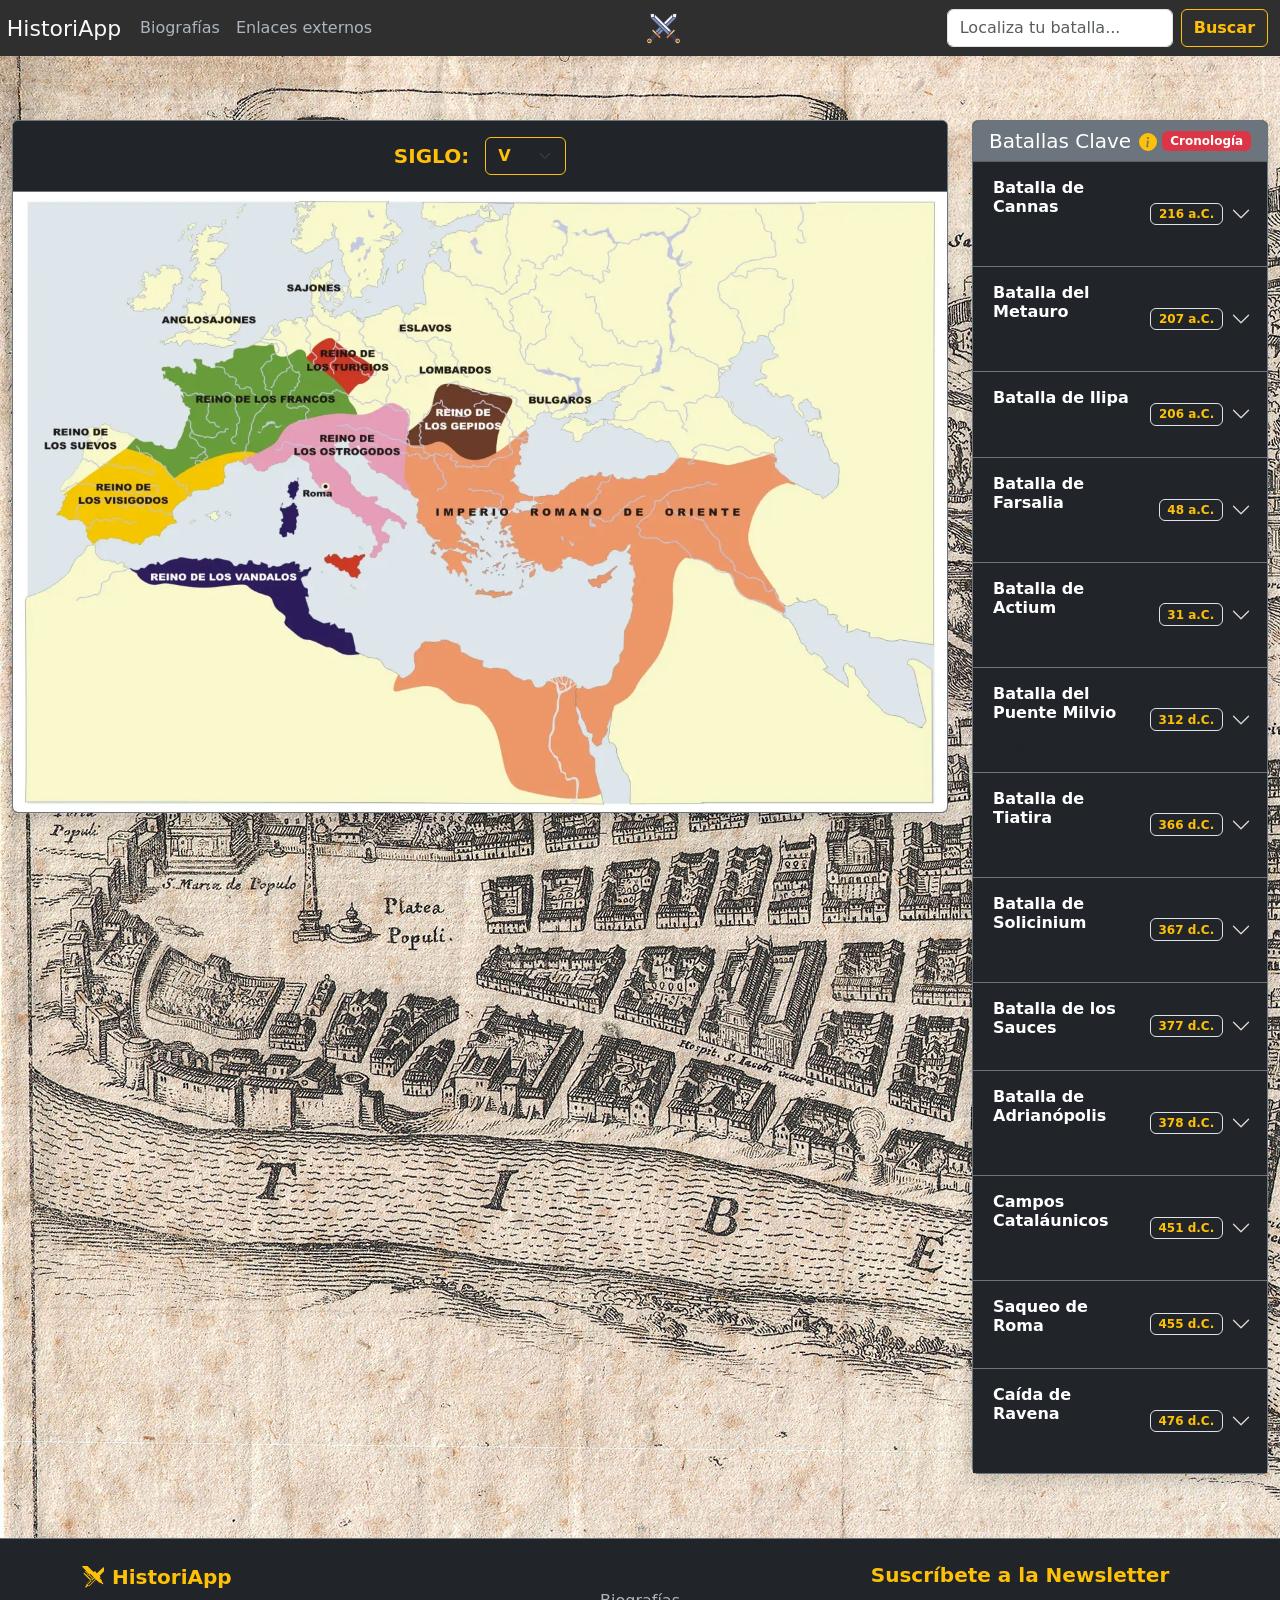
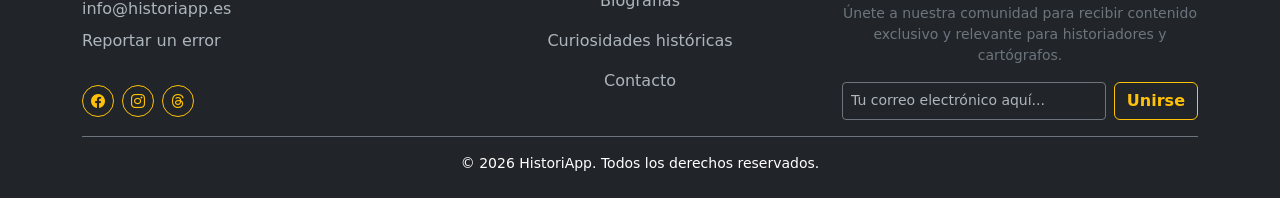
==== commit d11bc0b4: "Ultimando detalles de index.html" ====
--- a/HistoriApp/index.html
+++ b/HistoriApp/index.html
@@ -43,7 +43,7 @@
       <div class="d-flex justify-content-end flex-grow-1 mt-2 mt-lg-0">
         <form class="d-flex" role="search">
             <input class="form-control me-2" type="search" placeholder="Localiza tu batalla..." aria-label="Search"/>
-        <button class="btn btn-outline-success" type="submit">Buscar</button>
+        <button class="btn btn-outline-success fw-bold" type="submit">Buscar</button>
       </form>
       </div>
 
@@ -429,25 +429,22 @@
 
       </div>
 
-      <!-- COLUMNA 2: Enlaces rápidos de navegación -->
+      <!-- COLUMNA 2: DEBO DE MODIFICAR -->
       <div class="col-md-4 text-center">
-        <ul class="nav justify-content-center">
-          <li class="nav-item"><a href="#" class="nav-link px-2 letras-footer">Inicio</a></li>
+        <ul class="nav flex-column align-items-center">
           <li class="nav-item"><a href="#" class="nav-link px-2 letras-footer">Biografías</a></li>
-          <li class="nav-item"><a href="#" class="nav-link px-2 letras-footer">Mapas</a></li>
+          <li class="nav-item"><a href="#" class="nav-link px-2 letras-footer">Curiosidades históricas</a></li>
           <li class="nav-item"><a href="#" class="nav-link px-2 letras-footer">Contacto</a></li>
         </ul>
       </div>
 
-      <!-- COLUMNA 3: Redes sociales o Licencia -->
+      <!-- COLUMNA 3: Newsletter -->
       <div class="col-md-4 text-center">
         <h4 class="h5 text-warning fw-bold mb-3">Suscríbete a la Newsletter</h4>
         <p class="small text-secondary mb-3">Únete a nuestra comunidad para recibir contenido exclusivo y relevante para historiadores y cartógrafos.</p>
-  
-  <!-- Formulario básico para la Newsletter -->
         <form class="d-flex justify-content-center gap-2">
-          <input type="email" class="form-control form-control-sm bg-dark text-white border-secondary w-75" placeholder="Tu correo electrónico" aria-label="Correo de suscripción">
-          <button class="btn btn-sm btn-warning fw-bold" type="submit">Unirse</button>
+          <input type="email" class="form-control form-control-sm bg-dark text-white border-secondary w-75 placeholder-light" placeholder="Tu correo electrónico aquí..." aria-label="Correo de suscripción">
+          <button class="btn btn-outline-success fw-bold" type="submit">Unirse</button>
         </form>
       </div>
 
--- a/HistoriApp/style.css
+++ b/HistoriApp/style.css
@@ -116,4 +116,11 @@
   
   background-repeat: no-repeat;
   z-index: -1;
+}
+
+/* Cambiar el color del placeholder del footer */
+
+.placeholder-light::placeholder {
+  color: #adb5bd !important; /* Gris claro de la paleta de Bootstrap */
+  opacity: 1; /* Necesario para Firefox */
 }
